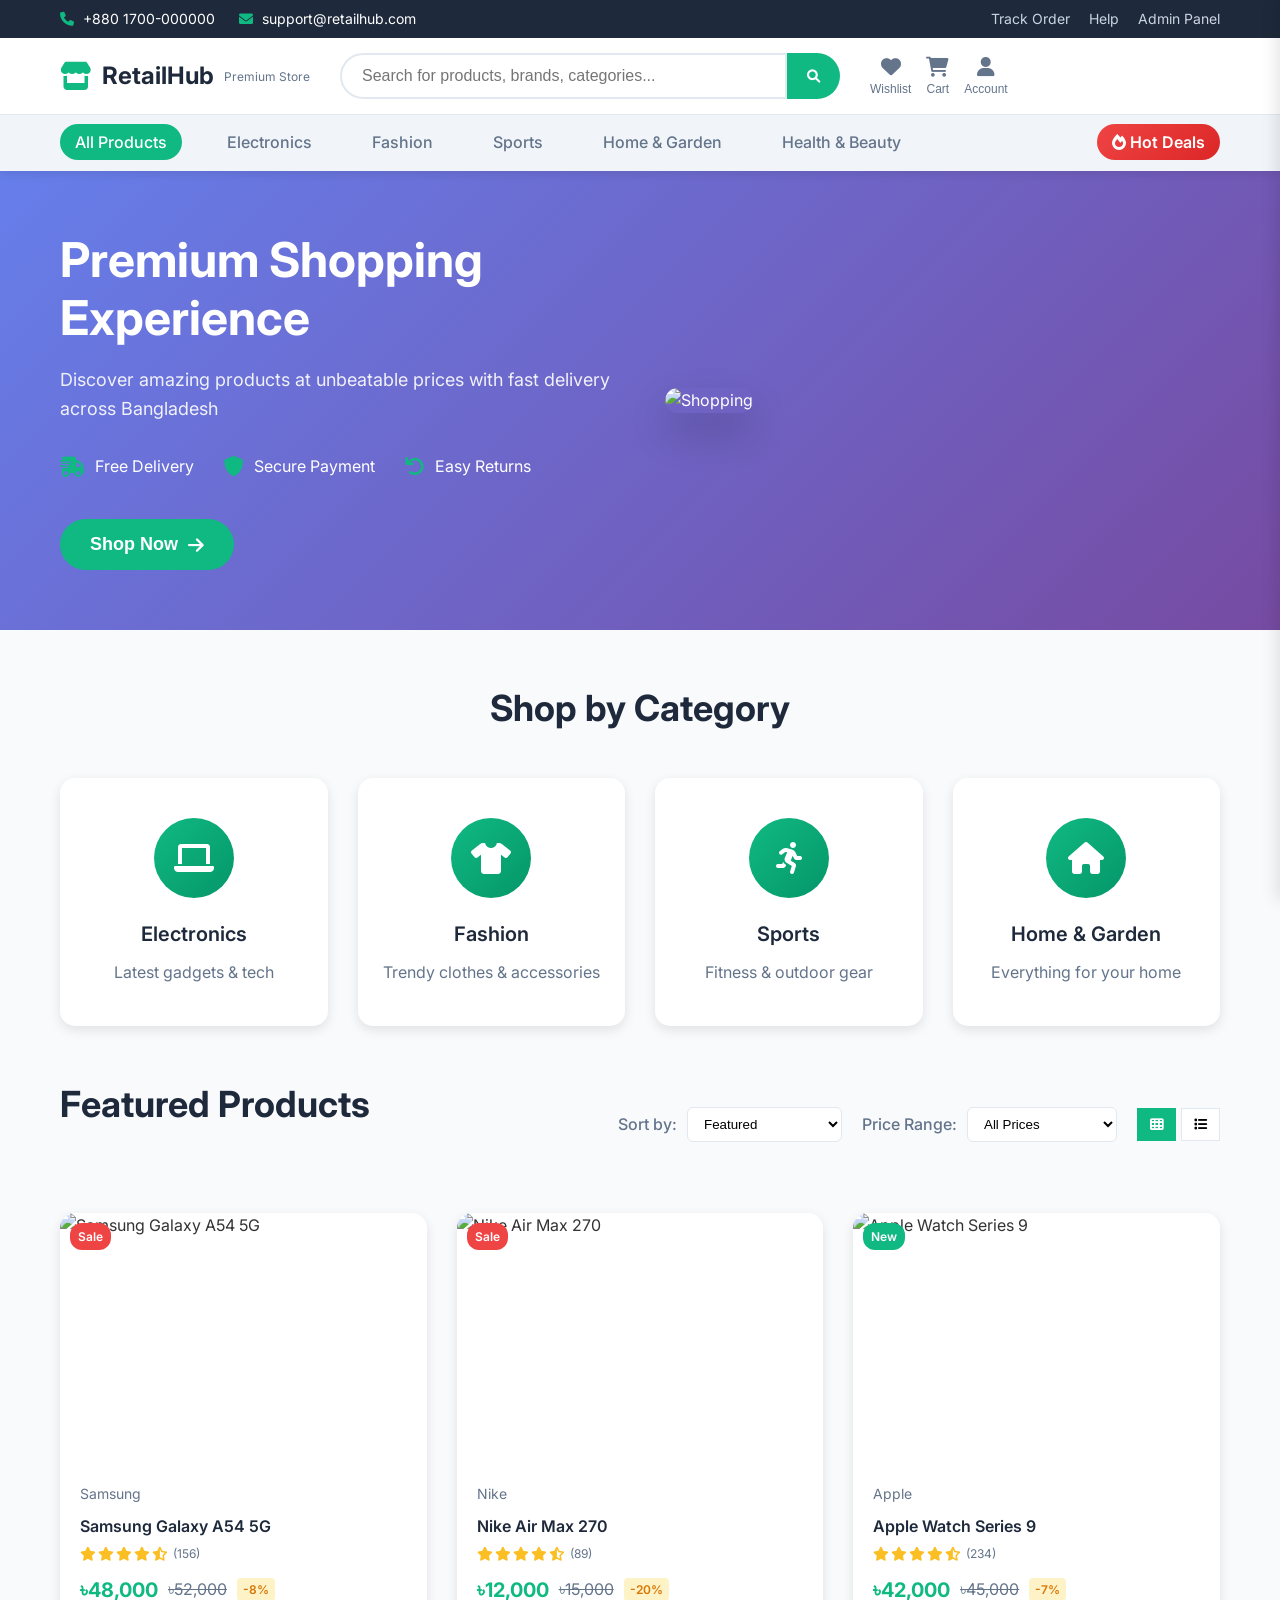
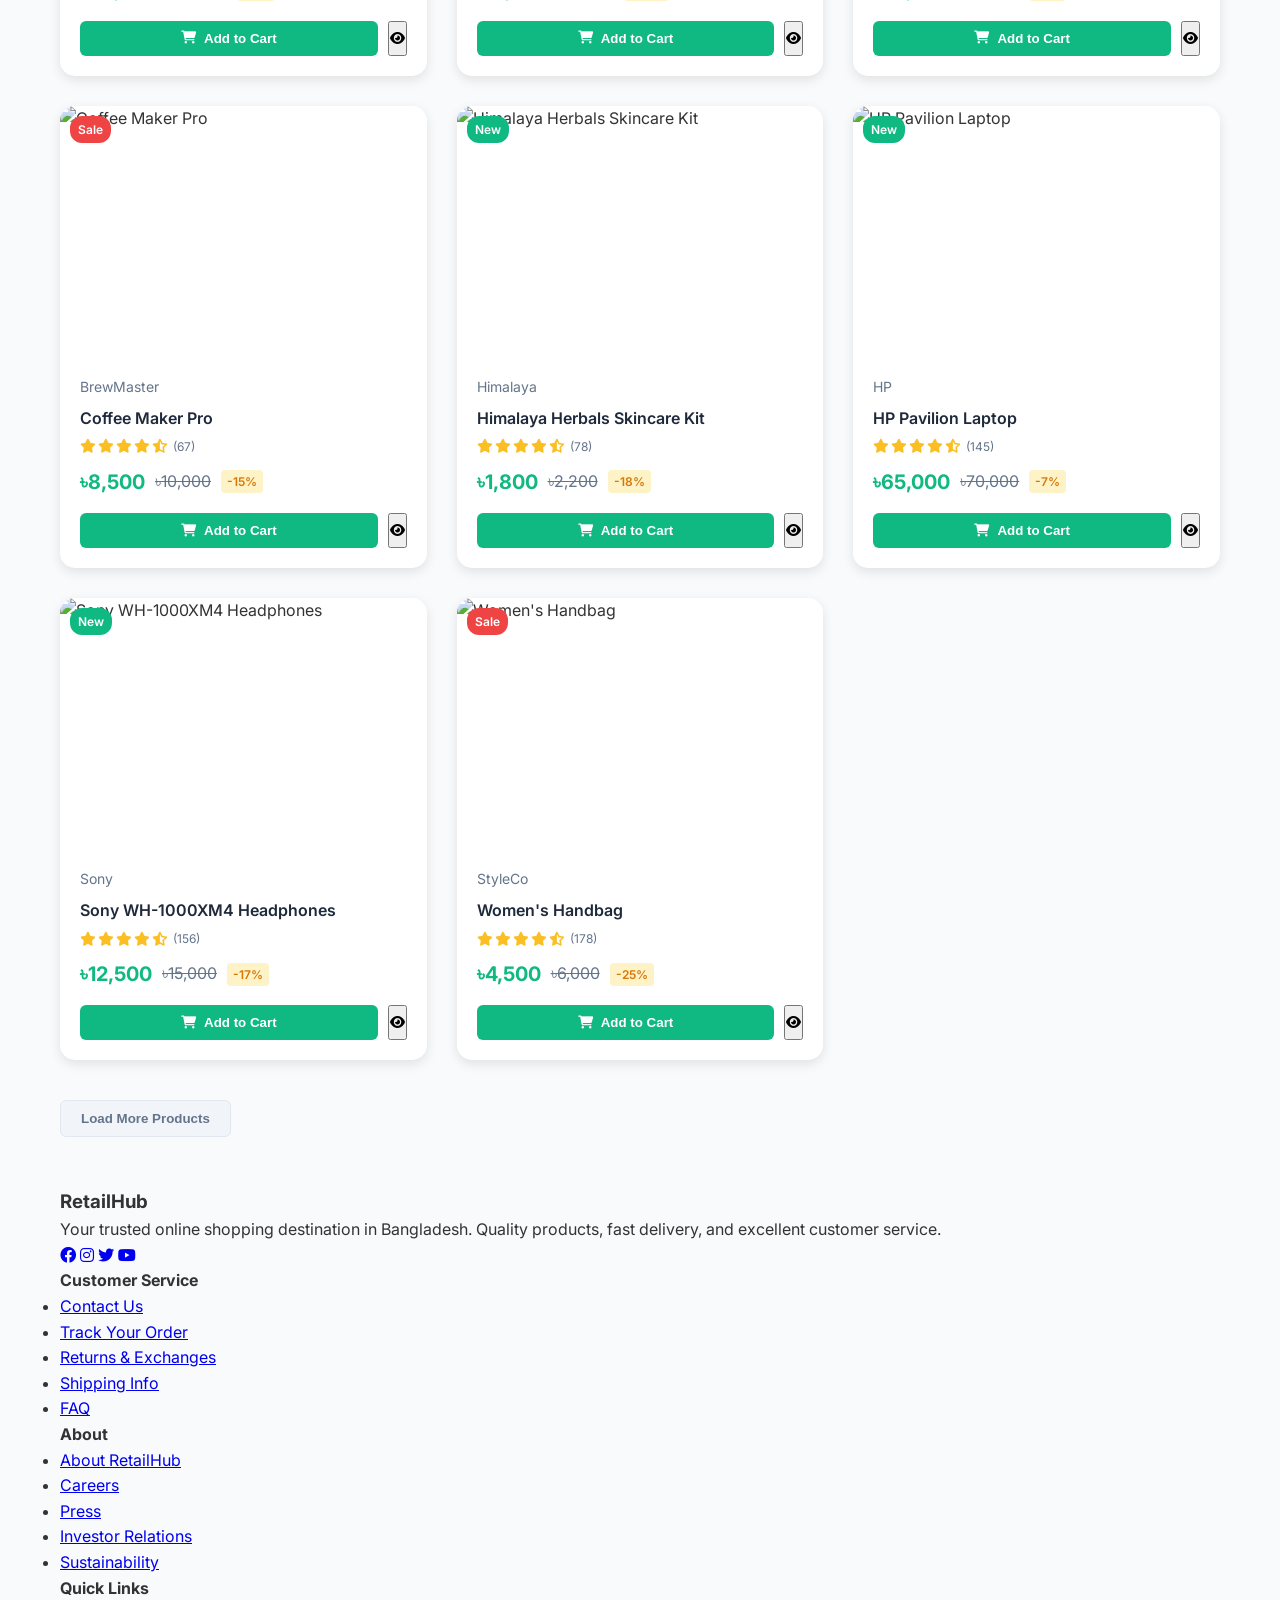
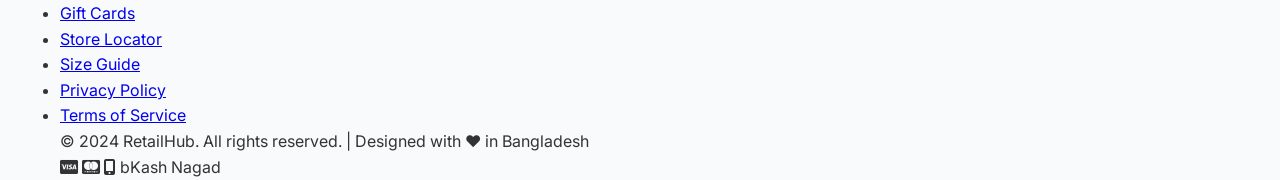
==== store.html @ 3cdb7185 "Add files via upload" ====
<!DOCTYPE html>
<html lang="en">
<head>
    <meta charset="UTF-8">
    <meta name="viewport" content="width=device-width, initial-scale=1.0">
    <title>RetailHub Store - Premium Shopping Experience</title>
    <link rel="stylesheet" href="store-styles.css">
    <link href="https://cdnjs.cloudflare.com/ajax/libs/font-awesome/6.0.0/css/all.min.css" rel="stylesheet">
    <link href="https://fonts.googleapis.com/css2?family=Inter:wght@300;400;500;600;700&display=swap" rel="stylesheet">
</head>
<body>
    <!-- Header -->
    <header class="store-header">
        <div class="header-top">
            <div class="container">
                <div class="header-top-content">
                    <div class="contact-info">
                        <span><i class="fas fa-phone"></i> +880 1700-000000</span>
                        <span><i class="fas fa-envelope"></i> support@retailhub.com</span>
                    </div>
                    <div class="header-links">
                        <a href="#" onclick="openTrackOrder()">Track Order</a>
                        <a href="#" onclick="openHelp()">Help</a>
                        <a href="index.html">Admin Panel</a>
                    </div>
                </div>
            </div>
        </div>
        
        <div class="header-main">
            <div class="container">
                <div class="header-content">
                    <div class="logo">
                        <i class="fas fa-store"></i>
                        <span>RetailHub</span>
                        <small>Premium Store</small>
                    </div>
                    
                    <div class="search-bar">
                        <div class="search-input">
                            <input type="text" id="searchInput" placeholder="Search for products, brands, categories...">
                            <button class="search-btn" onclick="searchProducts()">
                                <i class="fas fa-search"></i>
                            </button>
                        </div>
                        <div class="search-suggestions" id="searchSuggestions"></div>
                    </div>
                    
                    <div class="header-actions">
                        <button class="action-btn" onclick="openWishlist()">
                            <i class="fas fa-heart"></i>
                            <span class="badge" id="wishlistCount">0</span>
                            <span class="action-text">Wishlist</span>
                        </button>
                        <button class="action-btn" onclick="openCart()">
                            <i class="fas fa-shopping-cart"></i>
                            <span class="badge" id="cartCount">0</span>
                            <span class="action-text">Cart</span>
                        </button>
                        <button class="action-btn" onclick="openUserAccount()">
                            <i class="fas fa-user"></i>
                            <span class="action-text">Account</span>
                        </button>
                    </div>
                </div>
            </div>
        </div>
        
        <nav class="main-nav">
            <div class="container">
                <ul class="nav-menu">
                    <li><a href="#" class="nav-link active" data-category="all">All Products</a></li>
                    <li><a href="#" class="nav-link" data-category="electronics">Electronics</a></li>
                    <li><a href="#" class="nav-link" data-category="fashion">Fashion</a></li>
                    <li><a href="#" class="nav-link" data-category="sports">Sports</a></li>
                    <li><a href="#" class="nav-link" data-category="home">Home & Garden</a></li>
                    <li><a href="#" class="nav-link" data-category="health">Health & Beauty</a></li>
                    <li class="nav-deals">
                        <a href="#" class="deals-link">
                            <i class="fas fa-fire"></i>
                            Hot Deals
                        </a>
                    </li>
                </ul>
            </div>
        </nav>
    </header>

    <!-- Hero Section -->
    <section class="hero-section">
        <div class="container">
            <div class="hero-content">
                <div class="hero-text">
                    <h1>Premium Shopping Experience</h1>
                    <p>Discover amazing products at unbeatable prices with fast delivery across Bangladesh</p>
                    <div class="hero-features">
                        <div class="feature">
                            <i class="fas fa-shipping-fast"></i>
                            <span>Free Delivery</span>
                        </div>
                        <div class="feature">
                            <i class="fas fa-shield-alt"></i>
                            <span>Secure Payment</span>
                        </div>
                        <div class="feature">
                            <i class="fas fa-undo"></i>
                            <span>Easy Returns</span>
                        </div>
                    </div>
                    <button class="cta-btn" onclick="scrollToProducts()">
                        Shop Now <i class="fas fa-arrow-right"></i>
                    </button>
                </div>
                <div class="hero-image">
                    <img src="https://images.unsplash.com/photo-1556742049-0cfed4f6a45d?w=600&h=400&fit=crop" alt="Shopping">
                </div>
            </div>
        </div>
    </section>

    <!-- Featured Categories -->
    <section class="featured-categories">
        <div class="container">
            <h2 class="section-title">Shop by Category</h2>
            <div class="categories-grid">
                <div class="category-card" onclick="filterByCategory('electronics')">
                    <div class="category-image">
                        <i class="fas fa-laptop"></i>
                    </div>
                    <h3>Electronics</h3>
                    <p>Latest gadgets & tech</p>
                </div>
                <div class="category-card" onclick="filterByCategory('fashion')">
                    <div class="category-image">
                        <i class="fas fa-tshirt"></i>
                    </div>
                    <h3>Fashion</h3>
                    <p>Trendy clothes & accessories</p>
                </div>
                <div class="category-card" onclick="filterByCategory('sports')">
                    <div class="category-image">
                        <i class="fas fa-running"></i>
                    </div>
                    <h3>Sports</h3>
                    <p>Fitness & outdoor gear</p>
                </div>
                <div class="category-card" onclick="filterByCategory('home')">
                    <div class="category-image">
                        <i class="fas fa-home"></i>
                    </div>
                    <h3>Home & Garden</h3>
                    <p>Everything for your home</p>
                </div>
            </div>
        </div>
    </section>

    <!-- Products Section -->
    <section class="products-section" id="productsSection">
        <div class="container">
            <div class="section-header">
                <h2 class="section-title">Featured Products</h2>
                <div class="filters-bar">
                    <div class="filter-group">
                        <label>Sort by:</label>
                        <select id="sortFilter" onchange="sortProducts()">
                            <option value="featured">Featured</option>
                            <option value="price-low">Price: Low to High</option>
                            <option value="price-high">Price: High to Low</option>
                            <option value="rating">Customer Rating</option>
                            <option value="newest">Newest First</option>
                        </select>
                    </div>
                    <div class="filter-group">
                        <label>Price Range:</label>
                        <select id="priceFilter" onchange="filterByPrice()">
                            <option value="all">All Prices</option>
                            <option value="0-5000">৳0 - ৳5,000</option>
                            <option value="5000-20000">৳5,000 - ৳20,000</option>
                            <option value="20000-50000">৳20,000 - ৳50,000</option>
                            <option value="50000+">৳50,000+</option>
                        </select>
                    </div>
                    <div class="view-toggle">
                        <button class="view-btn active" onclick="setGridView('grid')">
                            <i class="fas fa-th"></i>
                        </button>
                        <button class="view-btn" onclick="setGridView('list')">
                            <i class="fas fa-list"></i>
                        </button>
                    </div>
                </div>
            </div>
            
            <div class="products-grid" id="productsGrid">
                <!-- Products will be dynamically loaded here -->
            </div>
            
            <div class="load-more">
                <button class="btn-secondary" onclick="loadMoreProducts()">
                    Load More Products
                </button>
            </div>
        </div>
    </section>

    <!-- Shopping Cart Sidebar -->
    <div class="cart-sidebar" id="cartSidebar">
        <div class="cart-header">
            <h3>Shopping Cart</h3>
            <button class="close-cart" onclick="closeCart()">
                <i class="fas fa-times"></i>
            </button>
        </div>
        <div class="cart-content" id="cartContent">
            <div class="empty-cart">
                <i class="fas fa-shopping-cart"></i>
                <p>Your cart is empty</p>
                <button class="btn-primary" onclick="closeCart()">Continue Shopping</button>
            </div>
        </div>
        <div class="cart-footer" id="cartFooter" style="display: none;">
            <div class="cart-total">
                <div class="total-row">
                    <span>Subtotal:</span>
                    <span id="cartSubtotal">৳0</span>
                </div>
                <div class="total-row">
                    <span>Delivery:</span>
                    <span id="deliveryFee">৳60</span>
                </div>
                <div class="total-row grand-total">
                    <span>Total:</span>
                    <span id="cartTotal">৳0</span>
                </div>
            </div>
            <button class="checkout-btn" onclick="proceedToCheckout()">
                <i class="fas fa-credit-card"></i>
                Proceed to Checkout
            </button>
        </div>
    </div>

    <!-- Product Quick View Modal -->
    <div class="modal" id="quickViewModal">
        <div class="modal-content product-modal">
            <div class="modal-header">
                <h2>Product Details</h2>
                <button class="modal-close" onclick="closeQuickView()">&times;</button>
            </div>
            <div class="product-details" id="productDetails">
                <!-- Product details will be loaded here -->
            </div>
        </div>
    </div>

    <!-- Checkout Modal -->
    <div class="modal" id="checkoutModal">
        <div class="modal-content checkout-modal">
            <div class="modal-header">
                <h2><i class="fas fa-credit-card"></i> Checkout</h2>
                <button class="modal-close" onclick="closeCheckout()">&times;</button>
            </div>
            <div class="checkout-content">
                <div class="checkout-left">
                    <div class="checkout-section">
                        <h3><i class="fas fa-user"></i> Customer Information</h3>
                        <div class="form-grid">
                            <div class="form-group">
                                <label for="checkoutName">Full Name *</label>
                                <input type="text" id="checkoutName" required>
                            </div>
                            <div class="form-group">
                                <label for="checkoutPhone">Phone Number *</label>
                                <input type="tel" id="checkoutPhone" required>
                            </div>
                            <div class="form-group">
                                <label for="checkoutEmail">Email Address</label>
                                <input type="email" id="checkoutEmail">
                            </div>
                        </div>
                    </div>
                    
                    <div class="checkout-section">
                        <h3><i class="fas fa-map-marker-alt"></i> Delivery Address</h3>
                        <div class="form-group">
                            <label for="checkoutAddress">Street Address *</label>
                            <textarea id="checkoutAddress" required rows="3"></textarea>
                        </div>
                        <div class="form-grid">
                            <div class="form-group">
                                <label for="checkoutCity">City *</label>
                                <select id="checkoutCity" required>
                                    <option value="">Select City</option>
                                    <option value="dhaka">Dhaka</option>
                                    <option value="chittagong">Chittagong</option>
                                    <option value="sylhet">Sylhet</option>
                                    <option value="rajshahi">Rajshahi</option>
                                    <option value="khulna">Khulna</option>
                                    <option value="barisal">Barisal</option>
                                </select>
                            </div>
                            <div class="form-group">
                                <label for="checkoutZip">Postal Code</label>
                                <input type="text" id="checkoutZip">
                            </div>
                        </div>
                    </div>
                    
                    <div class="checkout-section">
                        <h3><i class="fas fa-credit-card"></i> Payment Method</h3>
                        <div class="payment-methods">
                            <label class="payment-option">
                                <input type="radio" name="checkoutPayment" value="cod" checked>
                                <div class="payment-card">
                                    <i class="fas fa-money-bill-wave"></i>
                                    <div>
                                        <strong>Cash on Delivery</strong>
                                        <small>Pay when you receive</small>
                                    </div>
                                </div>
                            </label>
                            <label class="payment-option">
                                <input type="radio" name="checkoutPayment" value="bkash">
                                <div class="payment-card">
                                    <i class="fas fa-mobile-alt" style="color: #e2136e;"></i>
                                    <div>
                                        <strong>bKash</strong>
                                        <small>Mobile payment</small>
                                    </div>
                                </div>
                            </label>
                            <label class="payment-option">
                                <input type="radio" name="checkoutPayment" value="nagad">
                                <div class="payment-card">
                                    <i class="fas fa-mobile-alt" style="color: #f47920;"></i>
                                    <div>
                                        <strong>Nagad</strong>
                                        <small>Digital payment</small>
                                    </div>
                                </div>
                            </label>
                            <label class="payment-option">
                                <input type="radio" name="checkoutPayment" value="card">
                                <div class="payment-card">
                                    <i class="fas fa-credit-card" style="color: #1e40af;"></i>
                                    <div>
                                        <strong>Credit/Debit Card</strong>
                                        <small>Visa, Mastercard</small>
                                    </div>
                                </div>
                            </label>
                        </div>
                    </div>
                </div>
                
                <div class="checkout-right">
                    <div class="order-summary">
                        <h3><i class="fas fa-receipt"></i> Order Summary</h3>
                        <div class="order-items" id="checkoutItems">
                            <!-- Order items will be loaded here -->
                        </div>
                        <div class="order-totals">
                            <div class="total-row">
                                <span>Subtotal:</span>
                                <span id="checkoutSubtotal">৳0</span>
                            </div>
                            <div class="total-row">
                                <span>Delivery Fee:</span>
                                <span id="checkoutDelivery">৳60</span>
                            </div>
                            <div class="total-row">
                                <span>Tax (5%):</span>
                                <span id="checkoutTax">৳0</span>
                            </div>
                            <div class="total-row grand-total">
                                <span>Total:</span>
                                <span id="checkoutTotal">৳0</span>
                            </div>
                        </div>
                        <button class="place-order-btn" onclick="placeOrder()">
                            <i class="fas fa-check"></i>
                            Place Order
                        </button>
                    </div>
                </div>
            </div>
        </div>
    </div>

    <!-- User Account Modal -->
    <div class="modal" id="userAccountModal">
        <div class="modal-content">
            <div class="modal-header">
                <h2><i class="fas fa-user"></i> My Account</h2>
                <button class="modal-close" onclick="closeUserAccount()">&times;</button>
            </div>
            <div class="account-tabs">
                <button class="tab-btn active" onclick="showAccountTab('login')">Login</button>
                <button class="tab-btn" onclick="showAccountTab('register')">Register</button>
                <button class="tab-btn" onclick="showAccountTab('profile')" id="profileTab" style="display: none;">Profile</button>
            </div>
            <div class="tab-content" id="loginTab">
                <form class="account-form" onsubmit="handleLogin(event)">
                    <div class="form-group">
                        <label>Email</label>
                        <input type="email" id="loginEmail" placeholder="Enter your email" required>
                    </div>
                    <div class="form-group">
                        <label>Password</label>
                        <input type="password" id="loginPassword" placeholder="Enter your password" required>
                    </div>
                    <button type="submit" class="btn-primary">Login</button>
                    <p class="form-link">Forgot your password? <a href="#" onclick="showNotification('Password reset feature coming soon!', 'info')">Reset here</a></p>
                    <div class="demo-credentials">
                        <p><strong>Demo Account:</strong></p>
                        <p>Email: customer@retailhub.com</p>
                        <p>Password: customer123</p>
                    </div>
                </form>
            </div>
            <div class="tab-content" id="registerTab" style="display: none;">
                <form class="account-form" onsubmit="handleRegister(event)">
                    <div class="form-group">
                        <label>Full Name</label>
                        <input type="text" id="registerName" placeholder="Enter your full name" required>
                    </div>
                    <div class="form-group">
                        <label>Email</label>
                        <input type="email" id="registerEmail" placeholder="Enter your email" required>
                    </div>
                    <div class="form-group">
                        <label>Phone</label>
                        <input type="tel" id="registerPhone" placeholder="Enter your phone number" required>
                    </div>
                    <div class="form-group">
                        <label>Password</label>
                        <input type="password" id="registerPassword" placeholder="Create a password" required minlength="6">
                    </div>
                    <div class="form-group">
                        <label>Confirm Password</label>
                        <input type="password" id="confirmPassword" placeholder="Confirm your password" required>
                    </div>
                    <button type="submit" class="btn-primary">Register</button>
                    <p class="form-link">Already have an account? <a href="#" onclick="showAccountTab('login')">Login here</a></p>
                </form>
            </div>
            <div class="tab-content" id="profileTab" style="display: none;">
                <div class="profile-content">
                    <div class="profile-header">
                        <div class="profile-avatar">
                            <i class="fas fa-user-circle"></i>
                        </div>
                        <div class="profile-info">
                            <h3 id="profileName">Customer Name</h3>
                            <p id="profileEmail">customer@example.com</p>
                        </div>
                        <button class="btn-secondary" onclick="handleLogout()">Logout</button>
                    </div>
                    <div class="profile-sections">
                        <div class="profile-section">
                            <h4><i class="fas fa-shopping-bag"></i> Recent Orders</h4>
                            <div id="recentOrders">
                                <p>No recent orders found.</p>
                            </div>
                        </div>
                        <div class="profile-section">
                            <h4><i class="fas fa-heart"></i> Wishlist</h4>
                            <div id="profileWishlist">
                                <!-- Wishlist items will be loaded here -->
                            </div>
                        </div>
                    </div>
                </div>
            </div>
        </div>
    </div>

    <!-- Wishlist Modal -->
    <div class="modal" id="wishlistModal">
        <div class="modal-content">
            <div class="modal-header">
                <h2><i class="fas fa-heart"></i> My Wishlist</h2>
                <button class="modal-close" onclick="closeWishlist()">&times;</button>
            </div>
            <div class="wishlist-content" id="wishlistContent">
                <!-- Wishlist items will be loaded here -->
            </div>
        </div>
    </div>

    <footer>
        <div class="container">
            <div class="footer-content">
                <div class="footer-section">
                    <h3>RetailHub</h3>
                    <p>Your trusted online shopping destination in Bangladesh. Quality products, fast delivery, and excellent customer service.</p>
                    <div class="social-links">
                        <a href="#"><i class="fab fa-facebook"></i></a>
                        <a href="#"><i class="fab fa-instagram"></i></a>
                        <a href="#"><i class="fab fa-twitter"></i></a>
                        <a href="#"><i class="fab fa-youtube"></i></a>
                    </div>
                </div>
                <div class="footer-section">
                    <h4>Customer Service</h4>
                    <ul>
                        <li><a href="#">Contact Us</a></li>
                        <li><a href="#">Track Your Order</a></li>
                        <li><a href="#">Returns & Exchanges</a></li>
                        <li><a href="#">Shipping Info</a></li>
                        <li><a href="#">FAQ</a></li>
                    </ul>
                </div>
                <div class="footer-section">
                    <h4>About</h4>
                    <ul>
                        <li><a href="#">About RetailHub</a></li>
                        <li><a href="#">Careers</a></li>
                        <li><a href="#">Press</a></li>
                        <li><a href="#">Investor Relations</a></li>
                        <li><a href="#">Sustainability</a></li>
                    </ul>
                </div>
                <div class="footer-section">
                    <h4>Quick Links</h4>
                    <ul>
                        <li><a href="#">Gift Cards</a></li>
                        <li><a href="#">Store Locator</a></li>
                        <li><a href="#">Size Guide</a></li>
                        <li><a href="#">Privacy Policy</a></li>
                        <li><a href="#">Terms of Service</a></li>
                    </ul>
                </div>
            </div>
            <div class="footer-bottom">
                <p>&copy; 2024 RetailHub. All rights reserved. | Designed with ❤️ in Bangladesh</p>
                <div class="payment-icons">
                    <i class="fab fa-cc-visa"></i>
                    <i class="fab fa-cc-mastercard"></i>
                    <i class="fas fa-mobile-alt"></i>
                    <span>bKash</span>
                    <span>Nagad</span>
                </div>
            </div>
        </div>
    </footer>

    <!-- Overlay -->
    <div class="overlay" id="overlay" onclick="closeAllModals()"></div>

    <script src="store-script.js"></script>
</body>
</html>
---- store-styles.css ----
/* Store Styles - Enhanced E-commerce Interface */
* {
    margin: 0;
    padding: 0;
    box-sizing: border-box;
}

body {
    font-family: 'Inter', sans-serif;
    line-height: 1.6;
    color: #333;
    background-color: #f8fafc;
}

.container {
    max-width: 1200px;
    margin: 0 auto;
    padding: 0 20px;
}

/* Header Styles */
.store-header {
    background: #fff;
    box-shadow: 0 2px 10px rgba(0,0,0,0.1);
    position: sticky;
    top: 0;
    z-index: 1000;
}

.header-top {
    background: #1e293b;
    color: #fff;
    padding: 8px 0;
    font-size: 14px;
}

.header-top-content {
    display: flex;
    justify-content: space-between;
    align-items: center;
}

.contact-info span {
    margin-right: 20px;
}

.contact-info i {
    margin-right: 5px;
    color: #10b981;
}

.header-links a {
    color: #cbd5e1;
    text-decoration: none;
    margin-left: 15px;
    transition: color 0.3s;
}

.header-links a:hover {
    color: #10b981;
}

.header-main {
    padding: 15px 0;
}

.header-content {
    display: flex;
    align-items: center;
    gap: 30px;
}

.logo {
    display: flex;
    align-items: center;
    gap: 10px;
    font-size: 24px;
    font-weight: 700;
    color: #1e293b;
}

.logo i {
    color: #10b981;
    font-size: 28px;
}

.logo small {
    font-size: 12px;
    color: #64748b;
    font-weight: 400;
}

.search-bar {
    flex: 1;
    position: relative;
    max-width: 500px;
}

.search-input {
    position: relative;
    display: flex;
}

.search-input input {
    flex: 1;
    padding: 12px 20px;
    border: 2px solid #e2e8f0;
    border-radius: 25px 0 0 25px;
    font-size: 16px;
    outline: none;
    transition: border-color 0.3s;
}

.search-input input:focus {
    border-color: #10b981;
}

.search-btn {
    background: #10b981;
    color: white;
    border: none;
    padding: 12px 20px;
    border-radius: 0 25px 25px 0;
    cursor: pointer;
    transition: background 0.3s;
}

.search-btn:hover {
    background: #059669;
}

.header-actions {
    display: flex;
    gap: 15px;
}

.action-btn {
    display: flex;
    flex-direction: column;
    align-items: center;
    gap: 5px;
    background: none;
    border: none;
    color: #64748b;
    cursor: pointer;
    transition: color 0.3s;
    position: relative;
}

.action-btn:hover {
    color: #10b981;
}

.action-btn i {
    font-size: 20px;
}

.action-text {
    font-size: 12px;
    font-weight: 500;
}

.badge {
    position: absolute;
    top: -5px;
    right: -5px;
    background: #ef4444;
    color: white;
    border-radius: 50%;
    width: 18px;
    height: 18px;
    font-size: 10px;
    display: flex;
    align-items: center;
    justify-content: center;
    font-weight: 600;
}

.main-nav {
    background: #f1f5f9;
    border-top: 1px solid #e2e8f0;
}

.nav-menu {
    display: flex;
    list-style: none;
    gap: 30px;
    padding: 15px 0;
}

.nav-link {
    text-decoration: none;
    color: #64748b;
    font-weight: 500;
    padding: 8px 15px;
    border-radius: 20px;
    transition: all 0.3s;
}

.nav-link:hover,
.nav-link.active {
    background: #10b981;
    color: white;
}

.nav-deals {
    margin-left: auto;
}

.deals-link {
    background: linear-gradient(135deg, #ef4444, #dc2626);
    color: white;
    padding: 8px 15px;
    border-radius: 20px;
    text-decoration: none;
    font-weight: 600;
    animation: pulse 2s infinite;
}

@keyframes pulse {
    0%, 100% { transform: scale(1); }
    50% { transform: scale(1.05); }
}

/* Hero Section */
.hero-section {
    background: linear-gradient(135deg, #667eea 0%, #764ba2 100%);
    color: white;
    padding: 60px 0;
    margin-bottom: 50px;
}

.hero-content {
    display: grid;
    grid-template-columns: 1fr 1fr;
    gap: 50px;
    align-items: center;
}

.hero-text h1 {
    font-size: 48px;
    font-weight: 700;
    margin-bottom: 20px;
    line-height: 1.2;
}

.hero-text p {
    font-size: 18px;
    margin-bottom: 30px;
    opacity: 0.9;
}

.hero-features {
    display: flex;
    gap: 30px;
    margin-bottom: 40px;
}

.feature {
    display: flex;
    align-items: center;
    gap: 10px;
}

.feature i {
    font-size: 20px;
    color: #10b981;
}

.cta-btn {
    background: #10b981;
    color: white;
    border: none;
    padding: 15px 30px;
    font-size: 18px;
    font-weight: 600;
    border-radius: 30px;
    cursor: pointer;
    transition: all 0.3s;
    display: inline-flex;
    align-items: center;
    gap: 10px;
}

.cta-btn:hover {
    background: #059669;
    transform: translateY(-2px);
}

.hero-image img {
    width: 100%;
    border-radius: 15px;
    box-shadow: 0 20px 40px rgba(0,0,0,0.2);
}

/* Featured Categories */
.featured-categories {
    margin-bottom: 50px;
}

.section-title {
    text-align: center;
    font-size: 36px;
    font-weight: 700;
    margin-bottom: 40px;
    color: #1e293b;
}

.categories-grid {
    display: grid;
    grid-template-columns: repeat(auto-fit, minmax(250px, 1fr));
    gap: 30px;
}

.category-card {
    background: white;
    padding: 40px 20px;
    border-radius: 15px;
    text-align: center;
    box-shadow: 0 4px 12px rgba(0,0,0,0.1);
    cursor: pointer;
    transition: all 0.3s;
}

.category-card:hover {
    transform: translateY(-5px);
    box-shadow: 0 8px 25px rgba(0,0,0,0.15);
}

.category-image {
    width: 80px;
    height: 80px;
    background: linear-gradient(135deg, #10b981, #059669);
    border-radius: 50%;
    display: flex;
    align-items: center;
    justify-content: center;
    margin: 0 auto 20px;
}

.category-image i {
    font-size: 32px;
    color: white;
}

.category-card h3 {
    font-size: 20px;
    font-weight: 600;
    margin-bottom: 10px;
    color: #1e293b;
}

.category-card p {
    color: #64748b;
}

/* Products Section */
.products-section {
    margin-bottom: 50px;
}

.section-header {
    display: flex;
    justify-content: space-between;
    align-items: center;
    margin-bottom: 40px;
    flex-wrap: wrap;
    gap: 20px;
}

.filters-bar {
    display: flex;
    gap: 20px;
    align-items: center;
    flex-wrap: wrap;
}

.filter-group {
    display: flex;
    align-items: center;
    gap: 10px;
}

.filter-group label {
    font-weight: 500;
    color: #64748b;
}

.filter-group select {
    padding: 8px 12px;
    border: 1px solid #e2e8f0;
    border-radius: 6px;
    background: white;
    cursor: pointer;
}

.view-toggle {
    display: flex;
    gap: 5px;
}

.view-btn {
    padding: 8px 12px;
    border: 1px solid #e2e8f0;
    background: white;
    cursor: pointer;
    transition: all 0.3s;
}

.view-btn.active {
    background: #10b981;
    color: white;
    border-color: #10b981;
}

.products-grid {
    display: grid;
    grid-template-columns: repeat(auto-fill, minmax(280px, 1fr));
    gap: 30px;
    margin-bottom: 40px;
}

.product-card {
    background: white;
    border-radius: 15px;
    overflow: hidden;
    box-shadow: 0 4px 12px rgba(0,0,0,0.1);
    transition: all 0.3s;
    position: relative;
}

.product-card:hover {
    transform: translateY(-5px);
    box-shadow: 0 8px 25px rgba(0,0,0,0.15);
}

.product-image {
    position: relative;
    overflow: hidden;
    height: 250px;
}

.product-image img {
    width: 100%;
    height: 100%;
    object-fit: cover;
    transition: transform 0.3s;
}

.product-card:hover .product-image img {
    transform: scale(1.05);
}

.product-badge {
    position: absolute;
    top: 10px;
    left: 10px;
    background: #ef4444;
    color: white;
    padding: 4px 8px;
    border-radius: 12px;
    font-size: 12px;
    font-weight: 600;
}

.product-badge.sale {
    background: #ef4444;
}

.product-badge.new {
    background: #10b981;
}

.wishlist-btn {
    position: absolute;
    top: 10px;
    right: 10px;
    width: 40px;
    height: 40px;
    border-radius: 50%;
    background: rgba(255,255,255,0.9);
    border: none;
    cursor: pointer;
    display: flex;
    align-items: center;
    justify-content: center;
    transition: all 0.3s;
    opacity: 0;
}

.product-card:hover .wishlist-btn {
    opacity: 1;
}

.wishlist-btn:hover {
    background: #ef4444;
    color: white;
}

.wishlist-btn.active {
    background: #ef4444;
    color: white;
    opacity: 1;
}

.product-info {
    padding: 20px;
}

.product-title {
    font-size: 16px;
    font-weight: 600;
    margin-bottom: 8px;
    color: #1e293b;
    line-height: 1.3;
}

.product-brand {
    font-size: 14px;
    color: #64748b;
    margin-bottom: 10px;
}

.product-rating {
    display: flex;
    align-items: center;
    gap: 5px;
    margin-bottom: 10px;
}

.stars {
    display: flex;
    gap: 2px;
}

.star {
    color: #fbbf24;
    font-size: 14px;
}

.star.empty {
    color: #e5e7eb;
}

.rating-count {
    font-size: 12px;
    color: #64748b;
}

.product-price {
    display: flex;
    align-items: center;
    gap: 10px;
    margin-bottom: 15px;
}

.current-price {
    font-size: 20px;
    font-weight: 700;
    color: #10b981;
}

.original-price {
    font-size: 16px;
    color: #64748b;
    text-decoration: line-through;
}

.discount-percent {
    background: #fef3c7;
    color: #d97706;
    padding: 2px 6px;
    border-radius: 4px;
    font-size: 12px;
    font-weight: 600;
}

.product-actions {
    display: flex;
    gap: 10px;
}

.btn-primary {
    background: #10b981;
    color: white;
    border: none;
    padding: 10px 20px;
    border-radius: 6px;
    font-weight: 600;
    cursor: pointer;
    transition: all 0.3s;
    flex: 1;
    display: flex;
    align-items: center;
    justify-content: center;
    gap: 8px;
}

.btn-primary:hover {
    background: #059669;
}

.btn-secondary {
    background: #f1f5f9;
    color: #64748b;
    border: 1px solid #e2e8f0;
    padding: 10px 20px;
    border-radius: 6px;
    font-weight: 600;
    cursor: pointer;
    transition: all 0.3s;
}

.btn-secondary:hover {
    background: #e2e8f0;
}

/* Shopping Cart Sidebar */
.cart-sidebar {
    position: fixed;
    top: 0;
    right: -400px;
    width: 400px;
    height: 100vh;
    background: white;
    box-shadow: -4px 0 15px rgba(0,0,0,0.1);
    z-index: 2000;
    transition: right 0.3s;
    display: flex;
    flex-direction: column;
}

.cart-sidebar.active {
    right: 0;
}

.cart-header {
    padding: 20px;
    border-bottom: 1px solid #e2e8f0;
    display: flex;
    justify-content: space-between;
    align-items: center;
}

.cart-header h3 {
    font-size: 20px;
    font-weight: 600;
}

.close-cart {
    background: none;
    border: none;
    font-size: 20px;
    cursor: pointer;
    color: #64748b;
}

.cart-content {
    flex: 1;
    padding: 20px;
    overflow-y: auto;
}

.empty-cart {
    text-align: center;
    padding: 40px 20px;
}

.empty-cart i {
    font-size: 48px;
    color: #e2e8f0;
    margin-bottom: 20px;
}

.cart-item {
    display: flex;
    gap: 15px;
    padding: 15px 0;
    border-bottom: 1px solid #f1f5f9;
}

.cart-item-image {
    width: 60px;
    height: 60px;
    border-radius: 8px;
    overflow: hidden;
}

.cart-item-image img {
    width: 100%;
    height: 100%;
    object-fit: cover;
}

.cart-item-details {
    flex: 1;
}

.cart-item-title {
    font-weight: 600;
    margin-bottom: 5px;
    font-size: 14px;
}

.cart-item-price {
    color: #10b981;
    font-weight: 600;
    margin-bottom: 10px;
}

.quantity-controls {
    display: flex;
    align-items: center;
    gap: 10px;
}

.quantity-btn {
    width: 30px;
    height: 30px;
    border: 1px solid #e2e8f0;
    background: white;
    border-radius: 4px;
    cursor: pointer;
    display: flex;
    align-items: center;
    justify-content: center;
}

.quantity-btn:hover {
    background: #f1f5f9;
}

.remove-item {
    background: none;
    border: none;
    color: #ef4444;
    cursor: pointer;
    padding: 5px;
}

.cart-footer {
    padding: 20px;
    border-top: 1px solid #e2e8f0;
}

.cart-total {
    margin-bottom: 20px;
}

.total-row {
    display: flex;
    justify-content: space-between;
    margin-bottom: 8px;
}

.total-row.grand-total {
    font-weight: 700;
    font-size: 18px;
    padding-top: 8px;
    border-top: 1px solid #e2e8f0;
}

.checkout-btn {
    width: 100%;
    background: #10b981;
    color: white;
    border: none;
    padding: 15px;
    border-radius: 8px;
    font-size: 16px;
    font-weight: 600;
    cursor: pointer;
    transition: background 0.3s;
    display: flex;
    align-items: center;
    justify-content: center;
    gap: 10px;
}

.checkout-btn:hover {
    background: #059669;
}

/* Modal Styles */
.modal {
    position: fixed;
    top: 0;
    left: 0;
    width: 100%;
    height: 100%;
    background: rgba(0,0,0,0.5);
    display: flex;
    align-items: center;
    justify-content: center;
    z-index: 3000;
    opacity: 0;
    visibility: hidden;
    transition: all 0.3s;
}

.modal.active {
    opacity: 1;
    visibility: visible;
}

.modal-content {
    background: white;
    border-radius: 15px;
    max-width: 500px;
    width: 90%;
    max-height: 90vh;
    overflow-y: auto;
    position: relative;
}

.product-modal {
    max-width: 800px;
}

.checkout-modal {
    max-width: 1000px;
}

.modal-header {
    padding: 20px;
    border-bottom: 1px solid #e2e8f0;
    display: flex;
    justify-content: space-between;
    align-items: center;
}

.modal-header h2 {
    font-size: 20px;
    font-weight: 600;
}

.modal-close {
    background: none;
    border: none;
    font-size: 24px;
    cursor: pointer;
    color: #64748b;
}

/* Responsive Design */
@media (max-width: 768px) {
    .header-content {
        flex-direction: column;
        gap: 15px;
    }
    
    .search-bar {
        order: 3;
        width: 100%;
    }
    
    .nav-menu {
        flex-wrap: wrap;
        gap: 15px;
    }
    
    .hero-content {
        grid-template-columns: 1fr;
        text-align: center;
    }
    
    .hero-text h1 {
        font-size: 32px;
    }
    
    .categories-grid {
        grid-template-columns: repeat(auto-fit, minmax(200px, 1fr));
    }
    
    .products-grid {
        grid-template-columns: repeat(auto-fit, minmax(250px, 1fr));
    }
    
    .section-header {
        flex-direction: column;
        align-items: stretch;
    }
    
    .filters-bar {
        justify-content: center;
    }
    
    .cart-sidebar {
        width: 100%;
        right: -100%;
    }
}
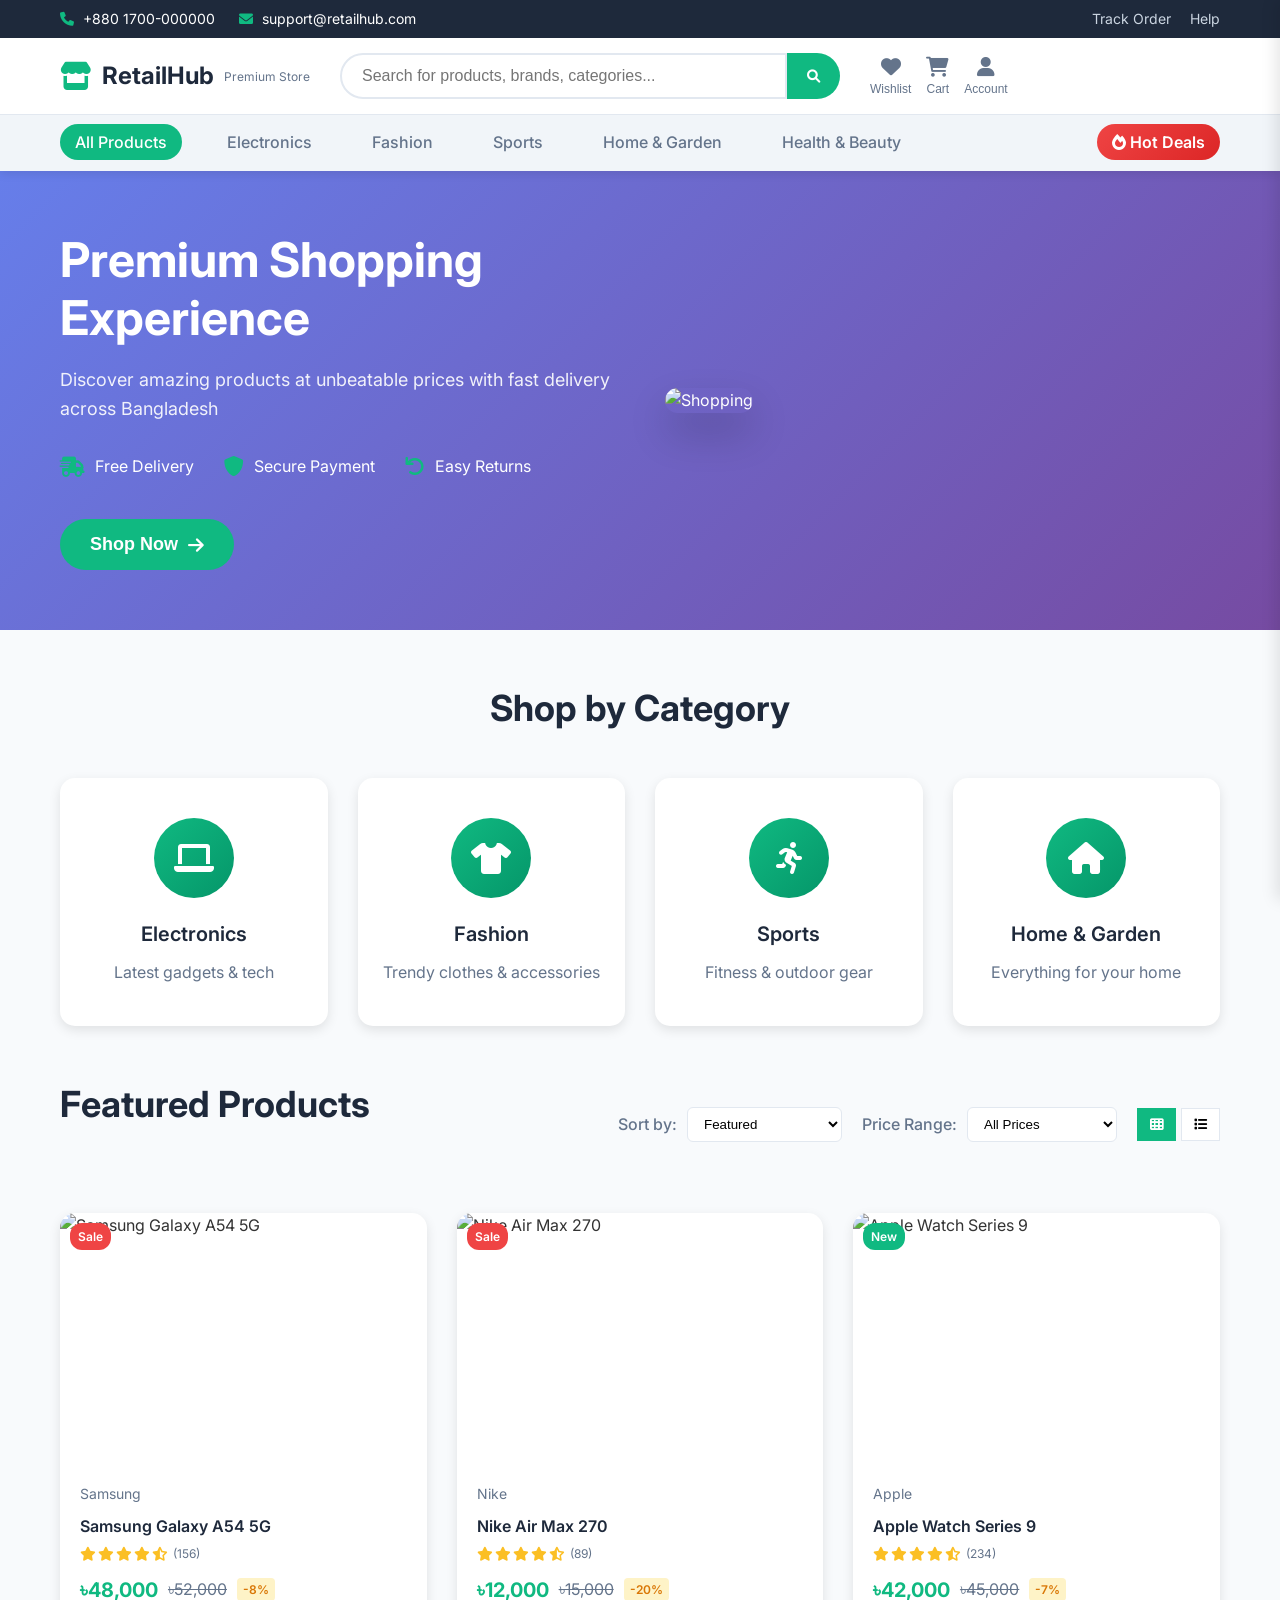
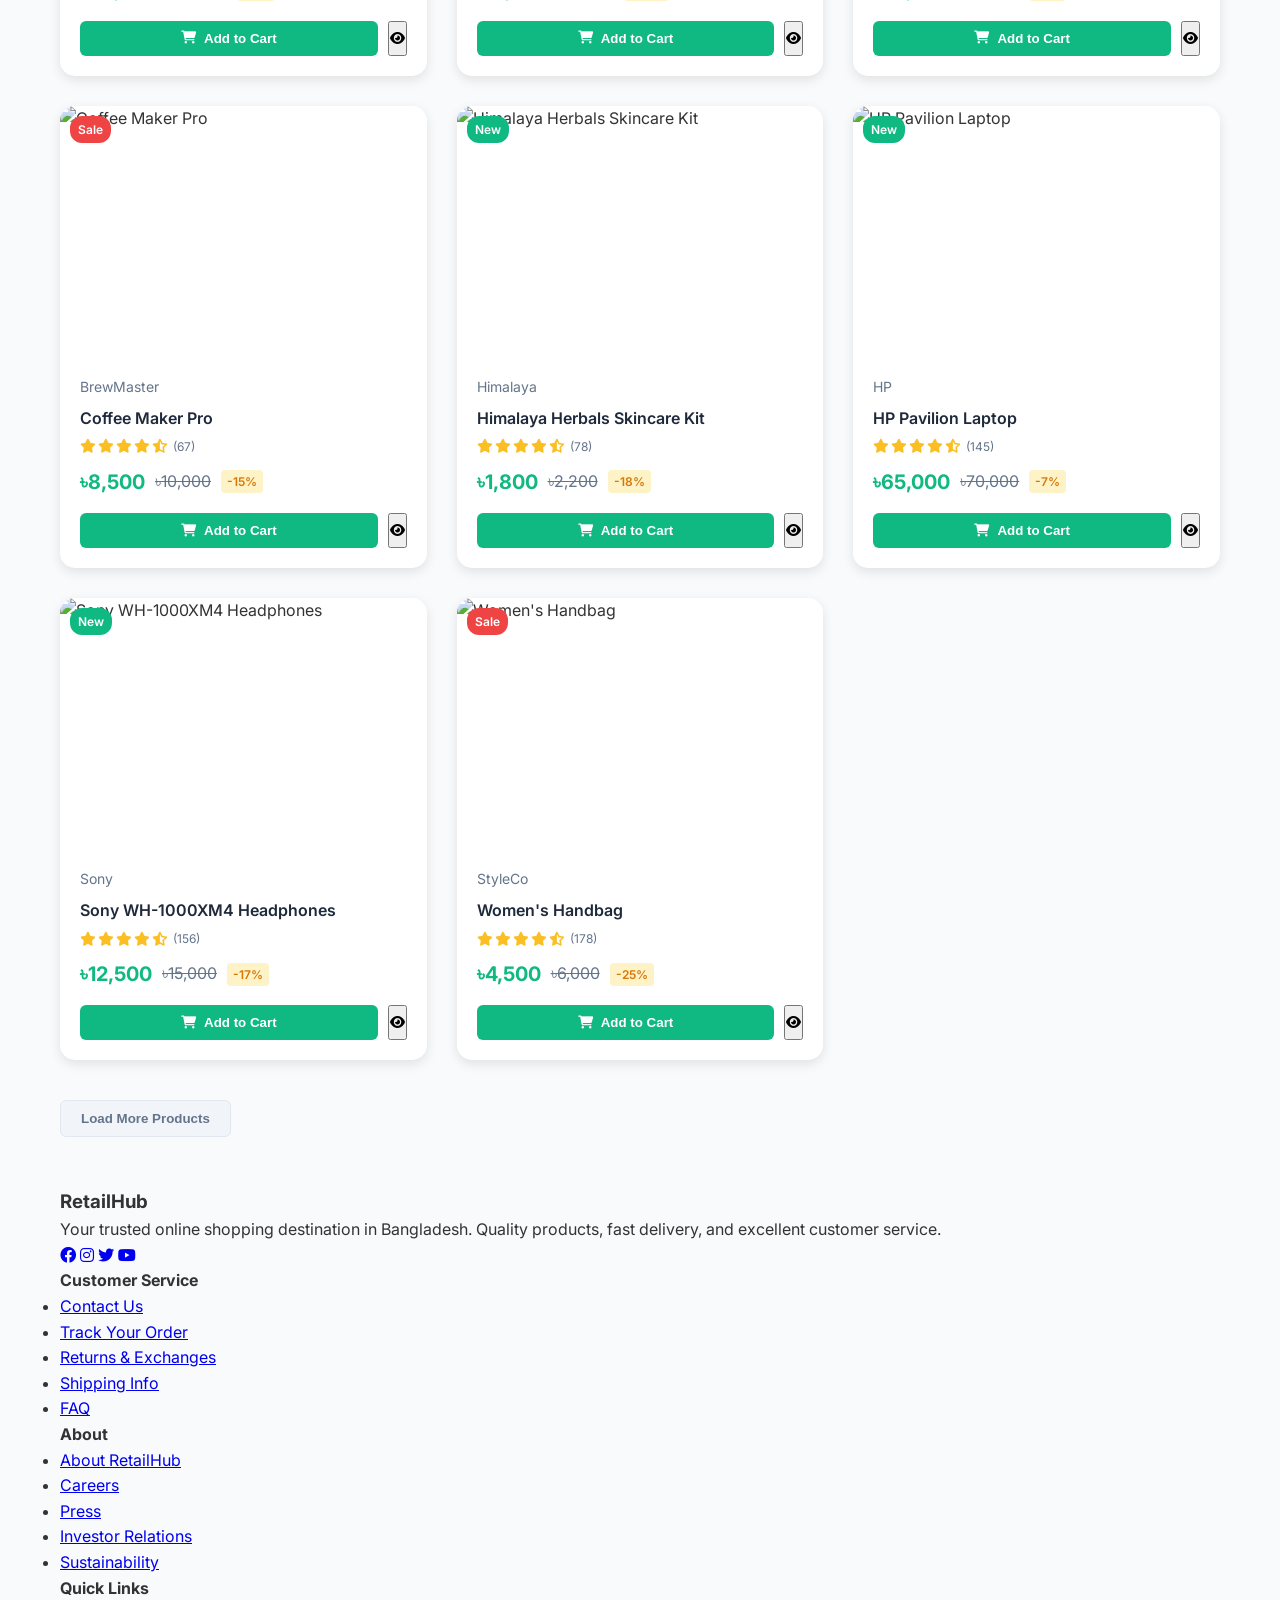
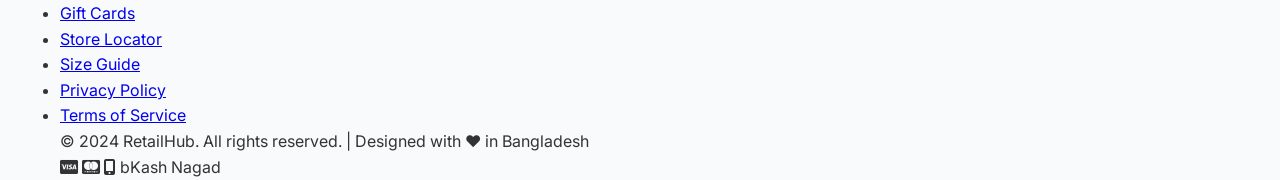
==== commit 77dcfb89: "Remove Admin Panel link from store.html" ====
--- a/store.html
+++ b/store.html
@@ -21,7 +21,6 @@
                     <div class="header-links">
                         <a href="#" onclick="openTrackOrder()">Track Order</a>
                         <a href="#" onclick="openHelp()">Help</a>
-                        <a href="index.html">Admin Panel</a>
                     </div>
                 </div>
             </div>
